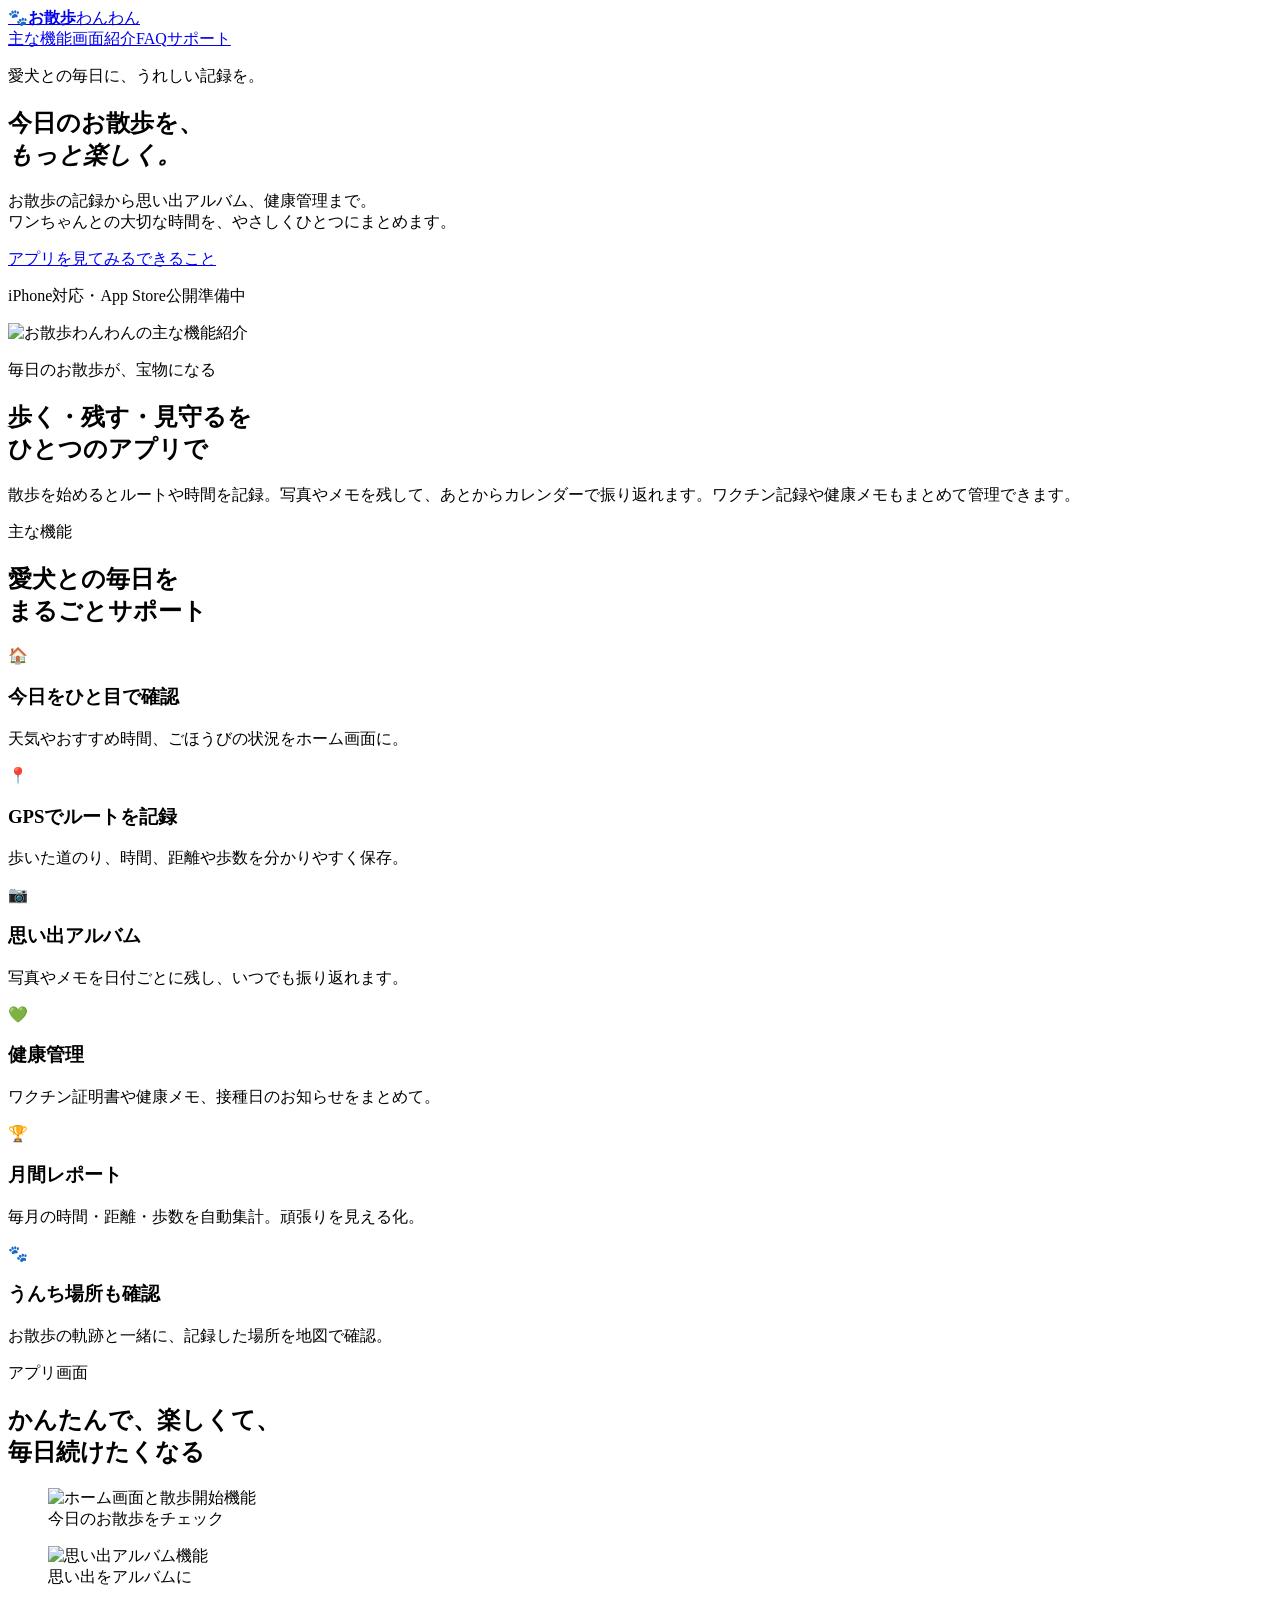
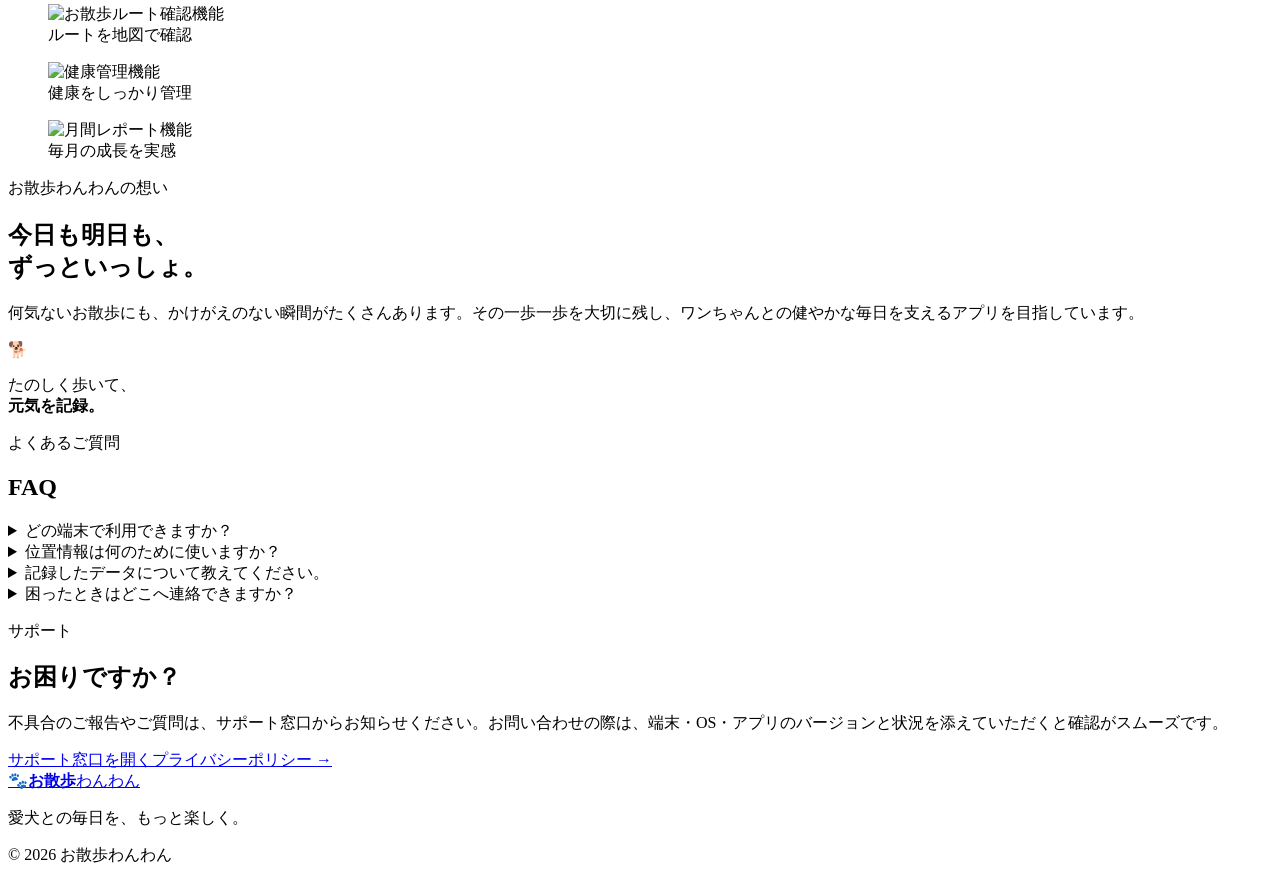
==== index.html @ bb51d73f "公式サイトを追加" ====
<!doctype html>
<html lang="ja">
<head>
  <meta charset="utf-8">
  <meta name="viewport" content="width=device-width, initial-scale=1">
  <meta name="description" content="愛犬とのお散歩記録、思い出アルバム、健康管理をひとつに。iPhoneアプリ『お散歩わんわん』公式サイト。">
  <meta name="theme-color" content="#ff762e">
  <title>お散歩わんわん｜愛犬との毎日を、もっと楽しく。</title>
  <link rel="preconnect" href="https://fonts.googleapis.com">
  <link rel="preconnect" href="https://fonts.gstatic.com" crossorigin>
  <link href="https://fonts.googleapis.com/css2?family=M+PLUS+Rounded+1c:wght@500;700;800&display=swap" rel="stylesheet">
  <link rel="stylesheet" href="style.css">
</head>
<body>
  <header class="site-header">
    <a class="brand" href="#top" aria-label="お散歩わんわん トップへ"><span class="brand-mark">🐾</span><span><b>お散歩</b>わんわん</span></a>
    <nav aria-label="メインナビゲーション">
      <a href="#features">主な機能</a><a href="#screens">画面紹介</a><a href="#faq">FAQ</a><a href="#support">サポート</a>
    </nav>
  </header>

  <main id="top">
    <section class="hero">
      <div class="hero-copy">
        <p class="eyebrow">愛犬との毎日に、うれしい記録を。</p>
        <h1>今日のお散歩を、<br><em>もっと楽しく。</em></h1>
        <p class="lead">お散歩の記録から思い出アルバム、健康管理まで。<br>ワンちゃんとの大切な時間を、やさしくひとつにまとめます。</p>
        <div class="hero-actions"><a class="button primary" href="#screens">アプリを見てみる</a><a class="button secondary" href="#features">できること</a></div>
        <p class="availability">iPhone対応・App Store公開準備中</p>
      </div>
      <div class="hero-visual"><div class="sun"></div><img src="assets/AppStore_06_1242x2688.png" alt="お散歩わんわんの主な機能紹介" width="1242" height="2688"></div>
    </section>

    <section class="intro section">
      <p class="section-kicker">毎日のお散歩が、宝物になる</p>
      <h2>歩く・残す・見守るを<br>ひとつのアプリで</h2>
      <p>散歩を始めるとルートや時間を記録。写真やメモを残して、あとからカレンダーで振り返れます。ワクチン記録や健康メモもまとめて管理できます。</p>
    </section>

    <section class="features section" id="features">
      <div class="section-heading"><p class="section-kicker">主な機能</p><h2>愛犬との毎日を<br>まるごとサポート</h2></div>
      <div class="feature-grid">
        <article><span>🏠</span><h3>今日をひと目で確認</h3><p>天気やおすすめ時間、ごほうびの状況をホーム画面に。</p></article>
        <article><span>📍</span><h3>GPSでルートを記録</h3><p>歩いた道のり、時間、距離や歩数を分かりやすく保存。</p></article>
        <article><span>📷</span><h3>思い出アルバム</h3><p>写真やメモを日付ごとに残し、いつでも振り返れます。</p></article>
        <article><span>💚</span><h3>健康管理</h3><p>ワクチン証明書や健康メモ、接種日のお知らせをまとめて。</p></article>
        <article><span>🏆</span><h3>月間レポート</h3><p>毎月の時間・距離・歩数を自動集計。頑張りを見える化。</p></article>
        <article><span>🐾</span><h3>うんち場所も確認</h3><p>お散歩の軌跡と一緒に、記録した場所を地図で確認。</p></article>
      </div>
    </section>

    <section class="screens section" id="screens">
      <div class="section-heading"><p class="section-kicker">アプリ画面</p><h2>かんたんで、楽しくて、<br>毎日続けたくなる</h2></div>
      <div class="screen-strip" aria-label="App Storeスクリーンショット">
        <figure><img loading="lazy" src="assets/AppStore_01_1242x2688.png" alt="ホーム画面と散歩開始機能" width="1242" height="2688"><figcaption>今日のお散歩をチェック</figcaption></figure>
        <figure><img loading="lazy" src="assets/AppStore_02_1242x2688.png" alt="思い出アルバム機能" width="1242" height="2688"><figcaption>思い出をアルバムに</figcaption></figure>
        <figure><img loading="lazy" src="assets/AppStore_03_1242x2688.png" alt="お散歩ルート確認機能" width="1242" height="2688"><figcaption>ルートを地図で確認</figcaption></figure>
        <figure><img loading="lazy" src="assets/AppStore_04_1242x2688.png" alt="健康管理機能" width="1242" height="2688"><figcaption>健康をしっかり管理</figcaption></figure>
        <figure><img loading="lazy" src="assets/AppStore_05_1242x2688.png" alt="月間レポート機能" width="1242" height="2688"><figcaption>毎月の成長を実感</figcaption></figure>
      </div>
    </section>

    <section class="promise section">
      <div><p class="section-kicker">お散歩わんわんの想い</p><h2>今日も明日も、<br>ずっといっしょ。</h2><p>何気ないお散歩にも、かけがえのない瞬間がたくさんあります。その一歩一歩を大切に残し、ワンちゃんとの健やかな毎日を支えるアプリを目指しています。</p></div>
      <div class="paw-card"><span>🐕</span><p>たのしく歩いて、<br><b>元気を記録。</b></p></div>
    </section>

    <section class="faq section" id="faq">
      <div class="section-heading"><p class="section-kicker">よくあるご質問</p><h2>FAQ</h2></div>
      <details><summary>どの端末で利用できますか？</summary><p>iPhone向けアプリとして公開を予定しています。対応するOSバージョンは、App Store公開時の製品ページでご案内します。</p></details>
      <details><summary>位置情報は何のために使いますか？</summary><p>お散歩中のルート・距離などを記録するために使用します。位置情報の利用は端末の設定からいつでも変更できます。</p></details>
      <details><summary>記録したデータについて教えてください。</summary><p>データの取り扱いについては、公開前に最新内容へ更新するプライバシーポリシーをご確認ください。</p></details>
      <details><summary>困ったときはどこへ連絡できますか？</summary><p>下記のサポート窓口からお問い合わせください。内容を確認のうえ対応します。</p></details>
    </section>

    <section class="support section" id="support">
      <div><p class="section-kicker">サポート</p><h2>お困りですか？</h2><p>不具合のご報告やご質問は、サポート窓口からお知らせください。お問い合わせの際は、端末・OS・アプリのバージョンと状況を添えていただくと確認がスムーズです。</p></div>
      <div class="support-actions"><a class="button primary" href="https://github.com/KeiAoyama/osanpowanwan/issues/new" rel="noopener">サポート窓口を開く</a><a class="text-link" href="privacy.html">プライバシーポリシー →</a></div>
    </section>
  </main>

  <footer><a class="brand" href="#top"><span class="brand-mark">🐾</span><span><b>お散歩</b>わんわん</span></a><p>愛犬との毎日を、もっと楽しく。</p><p class="copyright">© 2026 お散歩わんわん</p></footer>
</body>
</html>
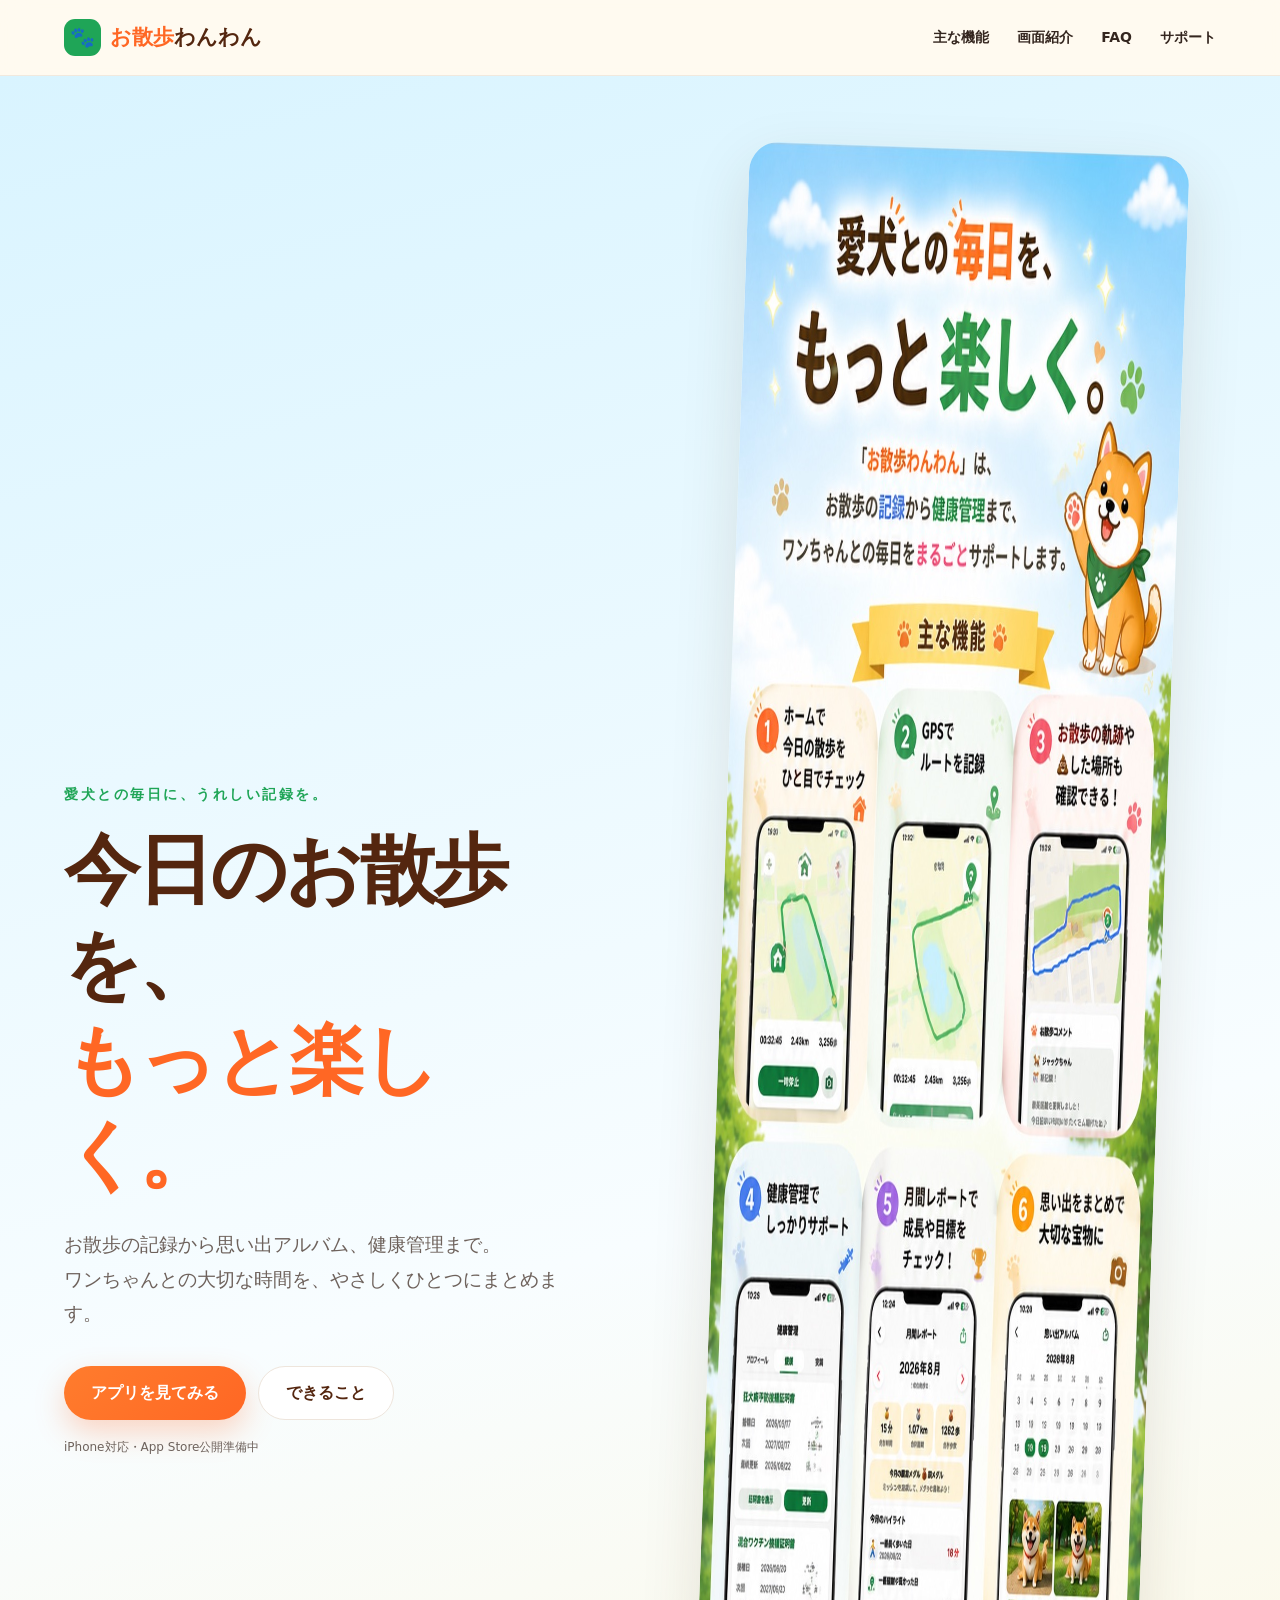
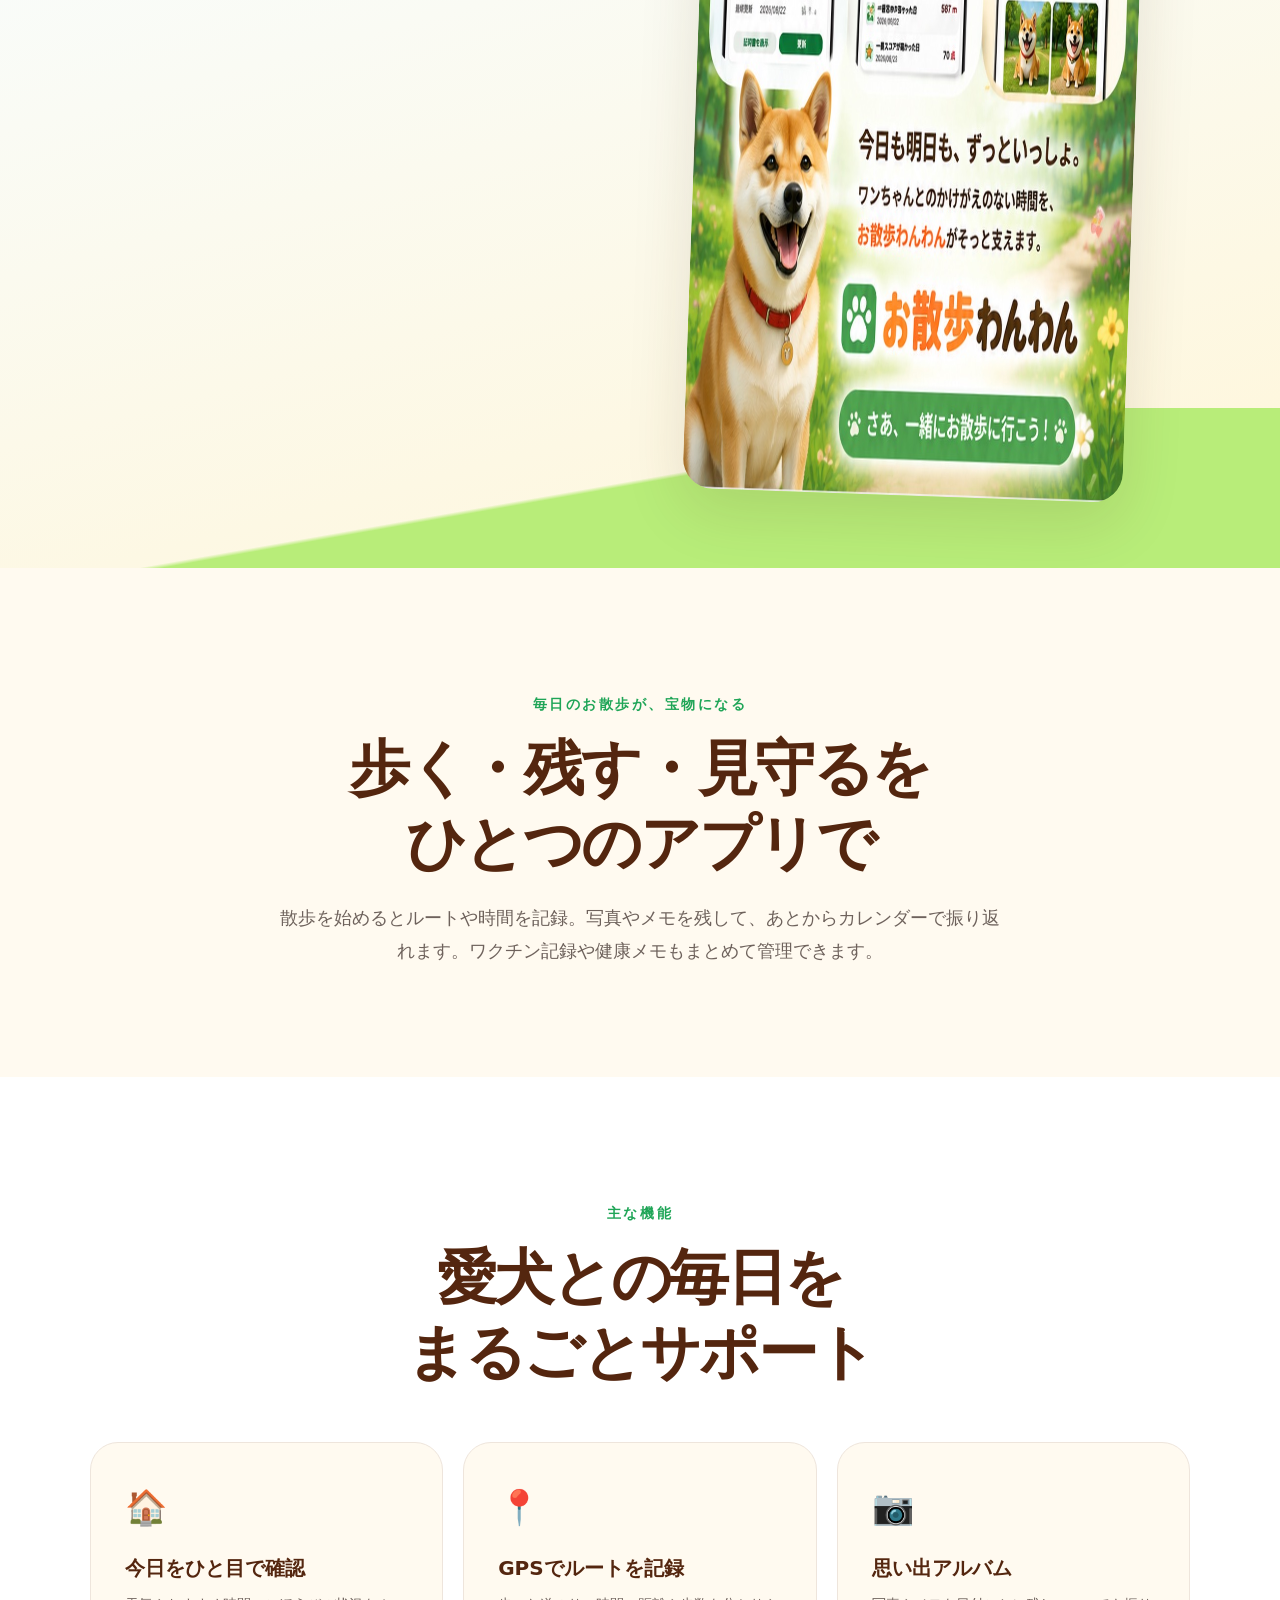
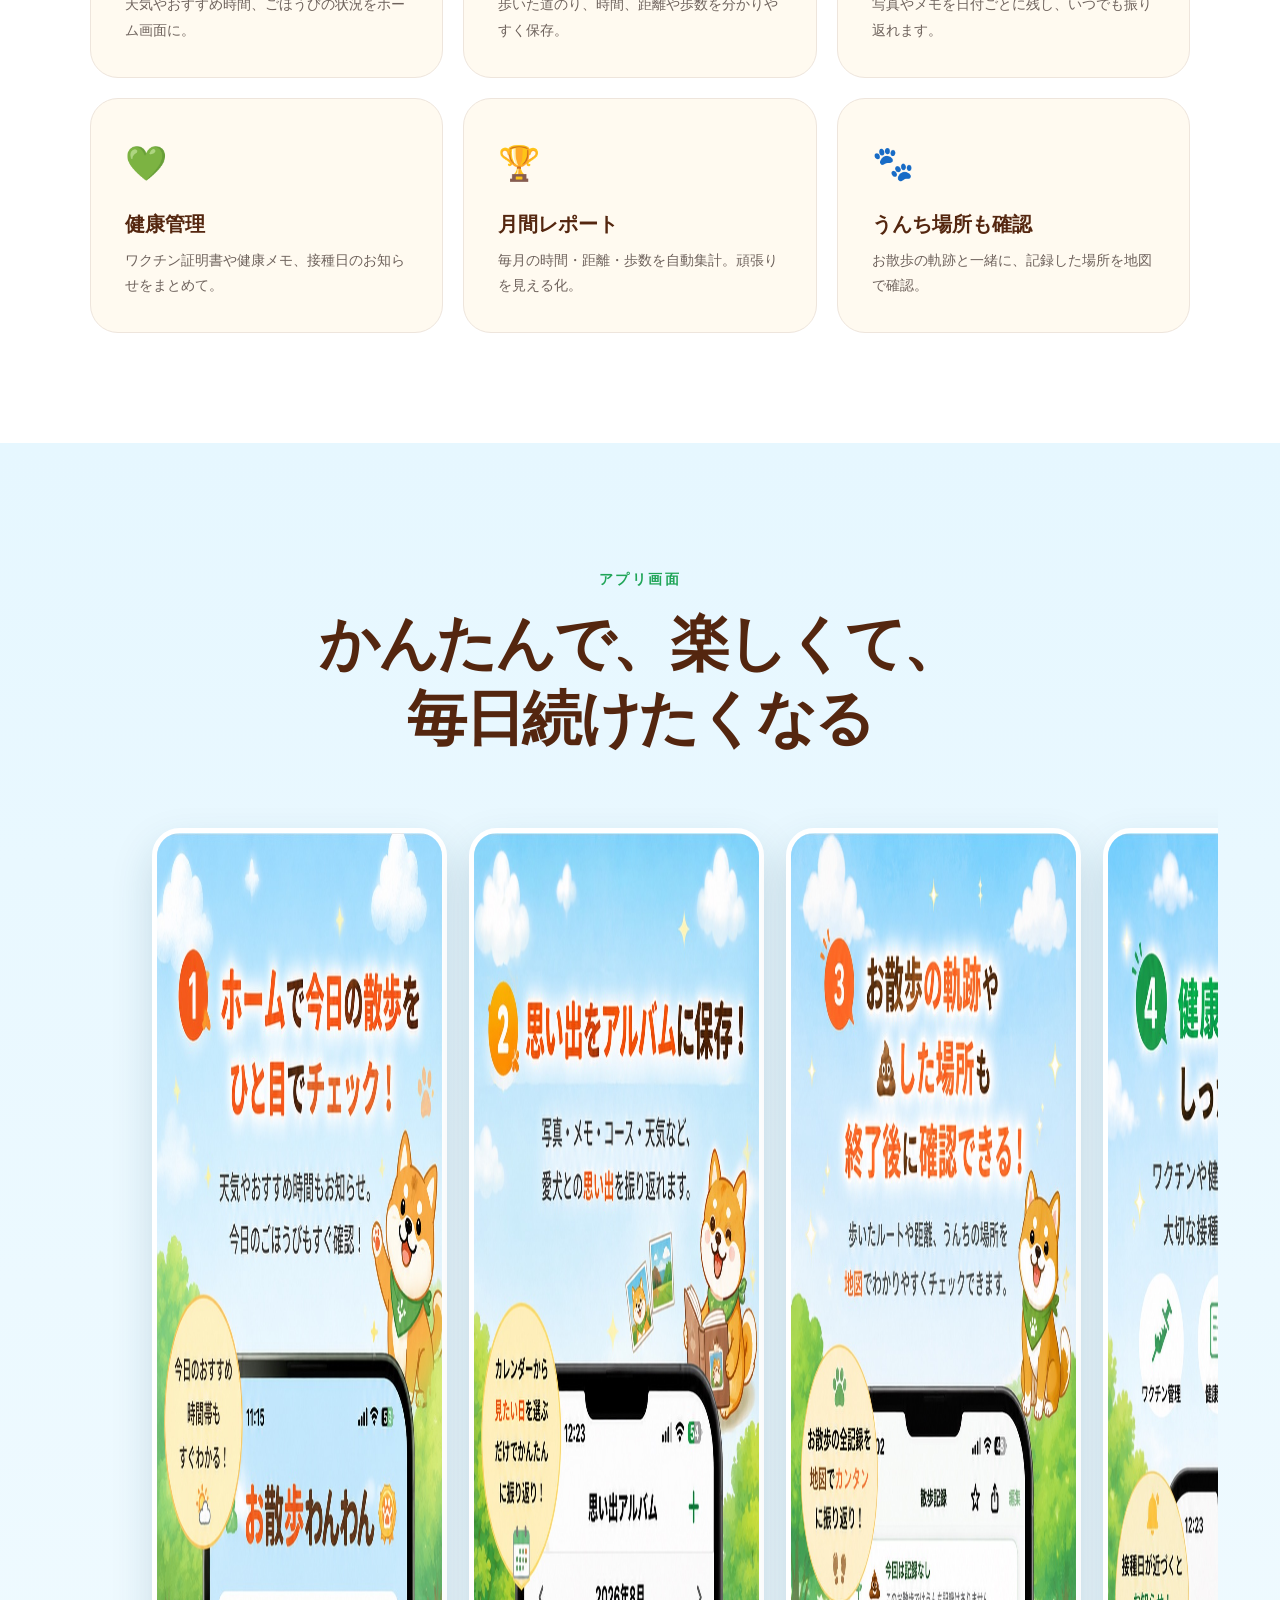
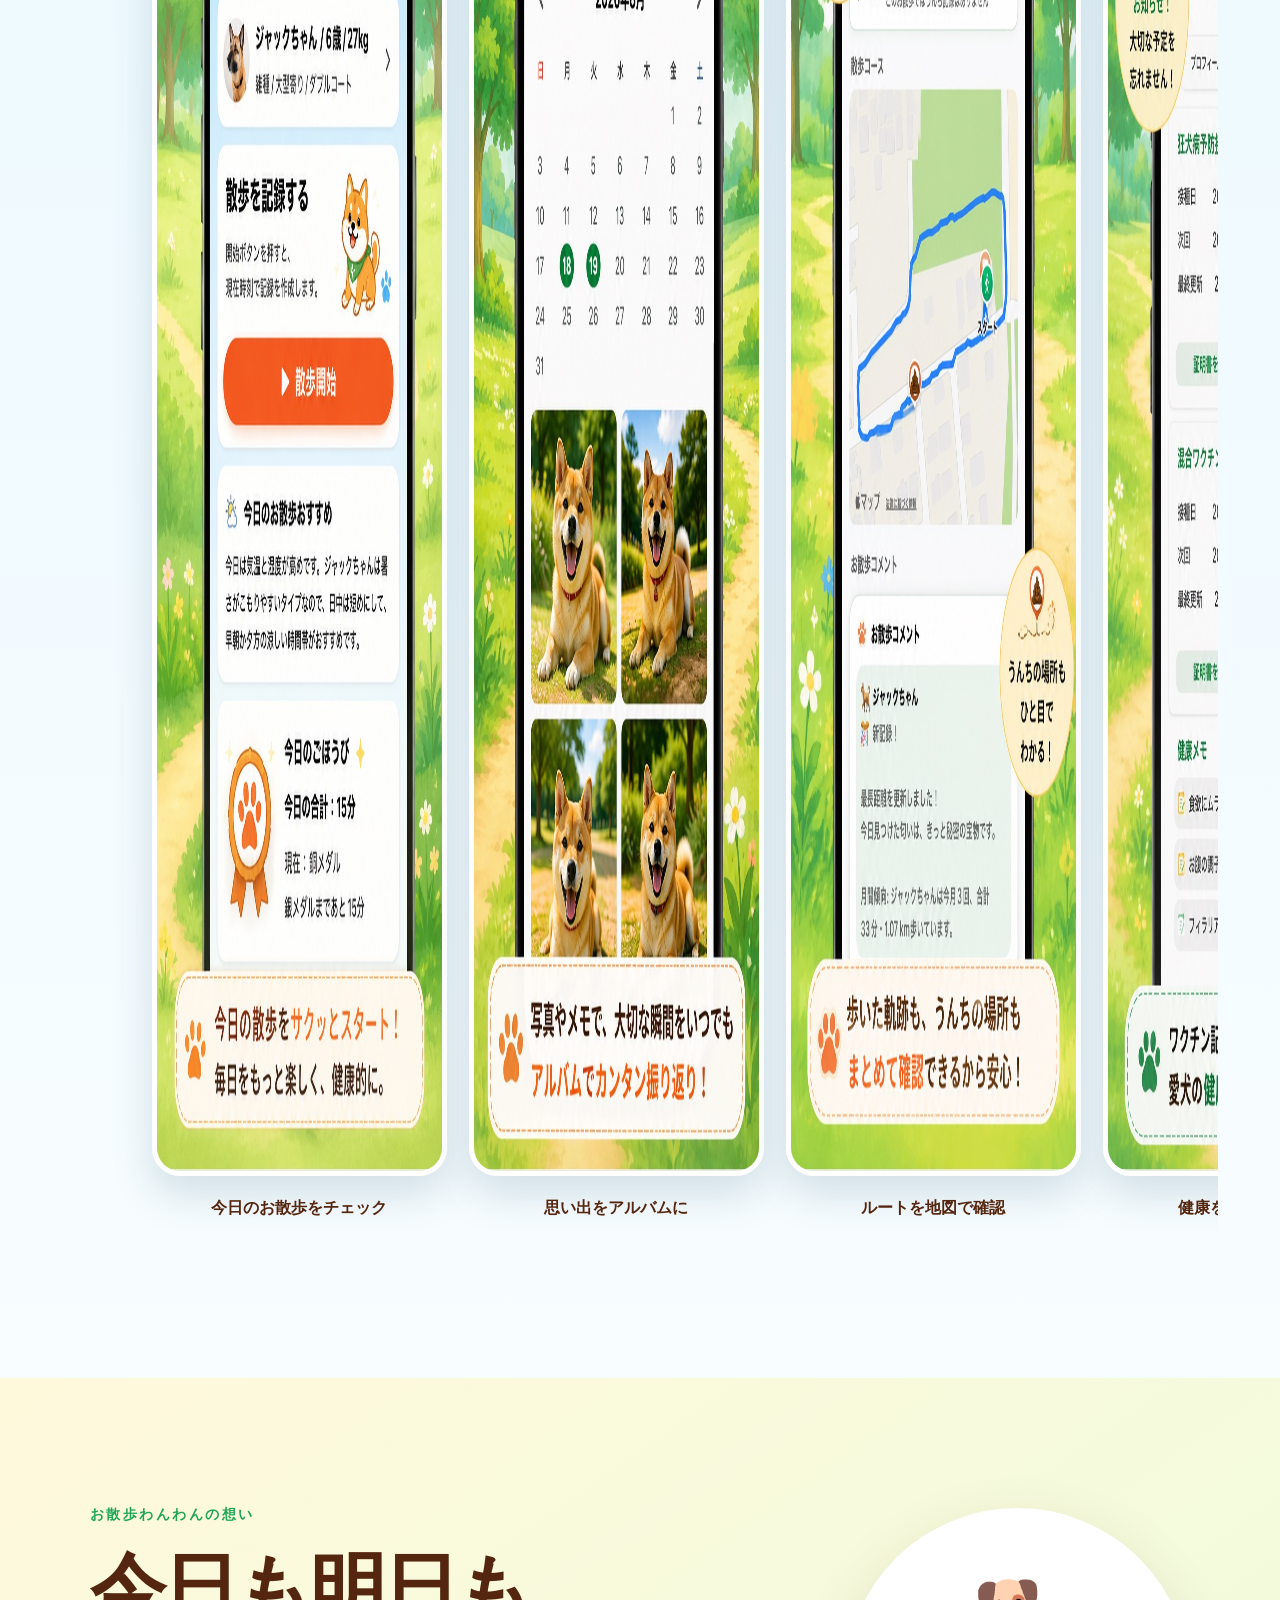
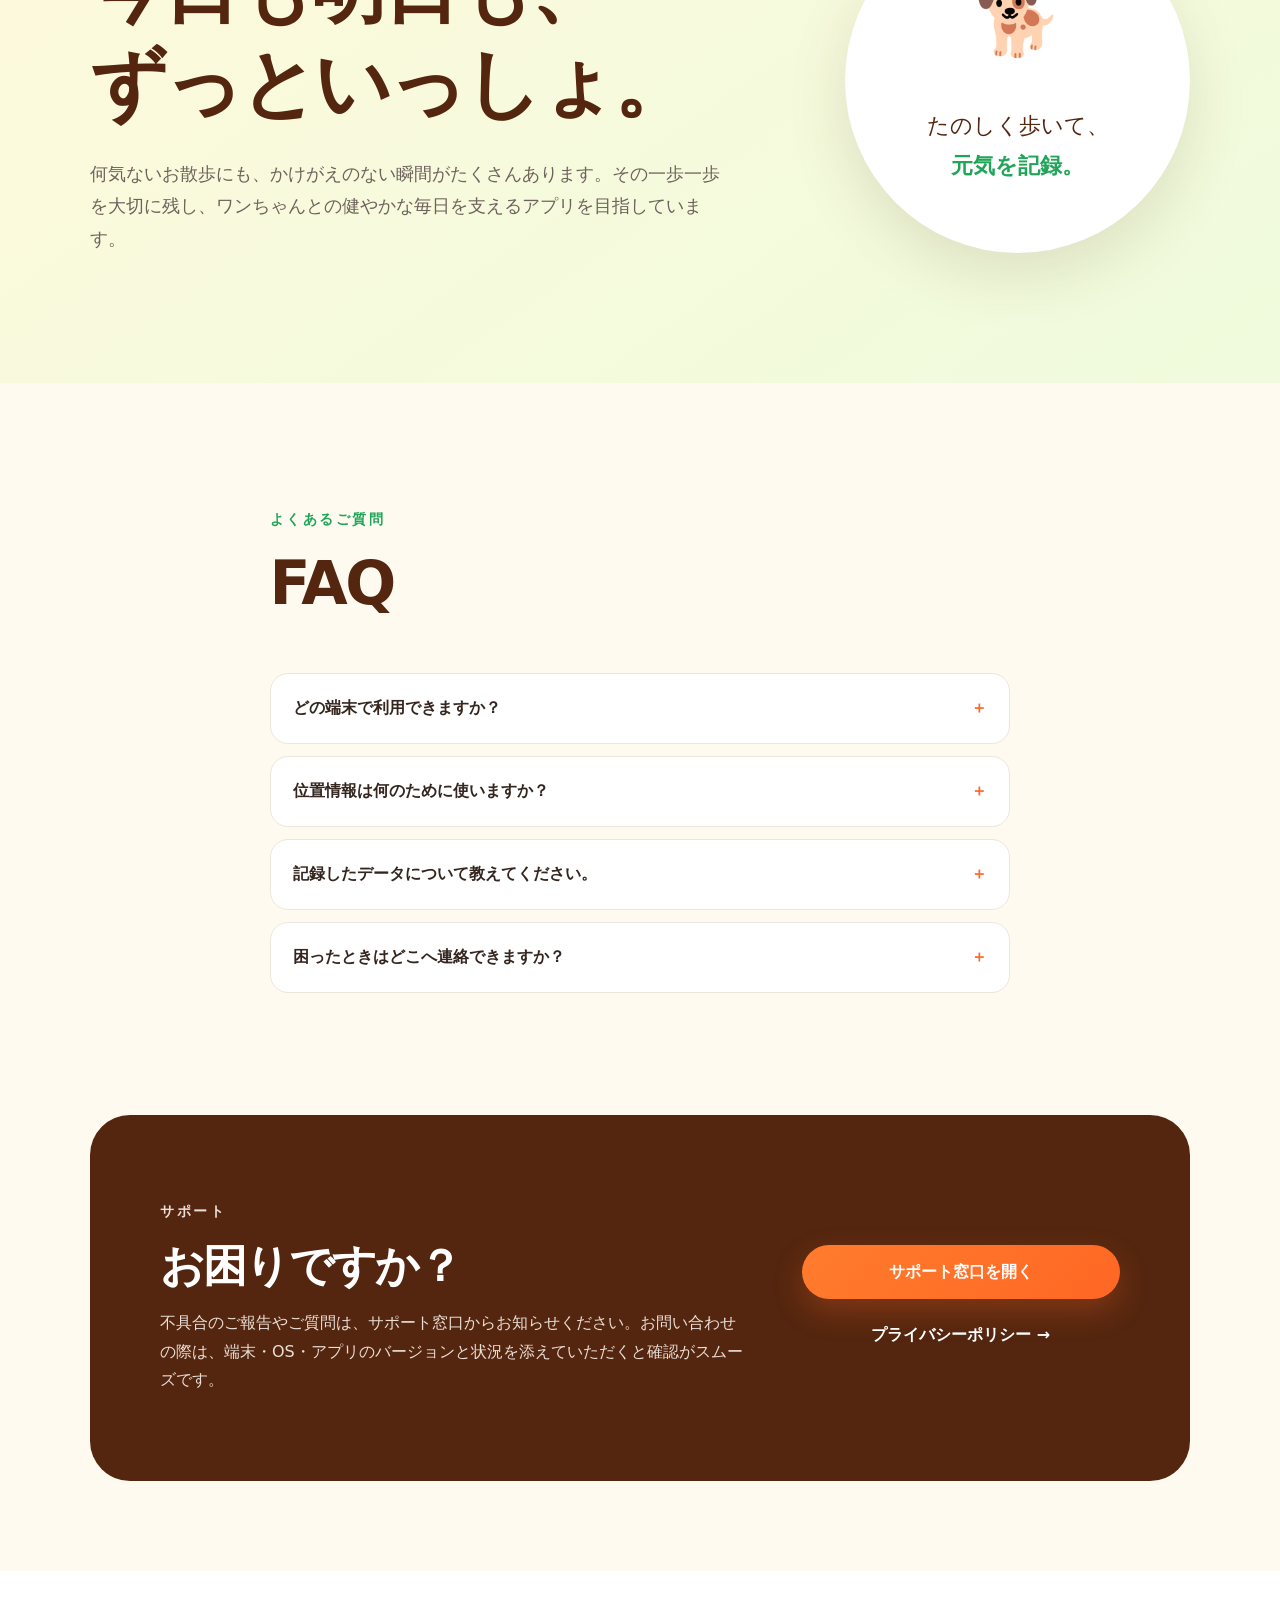
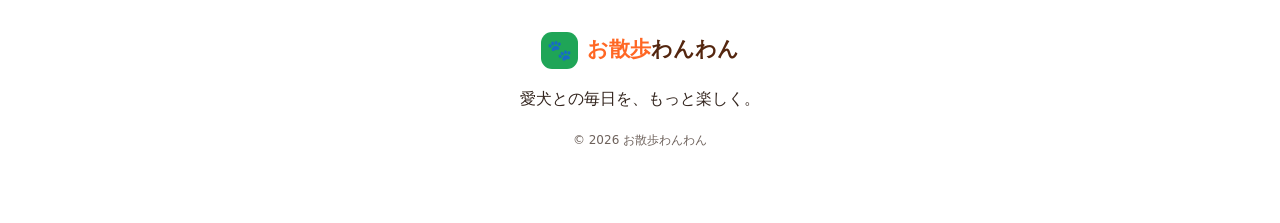
==== commit b9783a8d: "途切れていた掲載画像を修正" ====
--- a/index.html
+++ b/index.html
@@ -28,7 +28,7 @@
         <div class="hero-actions"><a class="button primary" href="#screens">アプリを見てみる</a><a class="button secondary" href="#features">できること</a></div>
         <p class="availability">iPhone対応・App Store公開準備中</p>
       </div>
-      <div class="hero-visual"><div class="sun"></div><img src="assets/AppStore_06_1242x2688.png" alt="お散歩わんわんの主な機能紹介" width="1242" height="2688"></div>
+      <div class="hero-visual"><div class="sun"></div><img src="assets/AppStore_06_1242x2688.jpg" alt="お散歩わんわんの主な機能紹介" width="900" height="1948"></div>
     </section>
 
     <section class="intro section">
@@ -52,11 +52,11 @@
     <section class="screens section" id="screens">
       <div class="section-heading"><p class="section-kicker">アプリ画面</p><h2>かんたんで、楽しくて、<br>毎日続けたくなる</h2></div>
       <div class="screen-strip" aria-label="App Storeスクリーンショット">
-        <figure><img loading="lazy" src="assets/AppStore_01_1242x2688.png" alt="ホーム画面と散歩開始機能" width="1242" height="2688"><figcaption>今日のお散歩をチェック</figcaption></figure>
-        <figure><img loading="lazy" src="assets/AppStore_02_1242x2688.png" alt="思い出アルバム機能" width="1242" height="2688"><figcaption>思い出をアルバムに</figcaption></figure>
-        <figure><img loading="lazy" src="assets/AppStore_03_1242x2688.png" alt="お散歩ルート確認機能" width="1242" height="2688"><figcaption>ルートを地図で確認</figcaption></figure>
-        <figure><img loading="lazy" src="assets/AppStore_04_1242x2688.png" alt="健康管理機能" width="1242" height="2688"><figcaption>健康をしっかり管理</figcaption></figure>
-        <figure><img loading="lazy" src="assets/AppStore_05_1242x2688.png" alt="月間レポート機能" width="1242" height="2688"><figcaption>毎月の成長を実感</figcaption></figure>
+        <figure><img loading="lazy" src="assets/AppStore_01_1242x2688.jpg" alt="ホーム画面と散歩開始機能" width="900" height="1948"><figcaption>今日のお散歩をチェック</figcaption></figure>
+        <figure><img loading="lazy" src="assets/AppStore_02_1242x2688.jpg" alt="思い出アルバム機能" width="900" height="1948"><figcaption>思い出をアルバムに</figcaption></figure>
+        <figure><img loading="lazy" src="assets/AppStore_03_1242x2688.jpg" alt="お散歩ルート確認機能" width="900" height="1948"><figcaption>ルートを地図で確認</figcaption></figure>
+        <figure><img loading="lazy" src="assets/AppStore_04_1242x2688.jpg" alt="健康管理機能" width="900" height="1948"><figcaption>健康をしっかり管理</figcaption></figure>
+        <figure><img loading="lazy" src="assets/AppStore_05_1242x2688.jpg" alt="月間レポート機能" width="900" height="1948"><figcaption>毎月の成長を実感</figcaption></figure>
       </div>
     </section>
 
--- a/style.css
+++ b/style.css
@@ -0,0 +1,4 @@
+:root{--orange:#ff6724;--deep:#54260f;--green:#1fa557;--sky:#e9f8ff;--cream:#fffaf0;--ink:#34261f;--muted:#6e625c;--line:#eee5dc;--shadow:0 22px 60px rgba(76,52,27,.13)}
+*{box-sizing:border-box}html{scroll-behavior:smooth}body{margin:0;color:var(--ink);font-family:"M PLUS Rounded 1c",system-ui,sans-serif;background:var(--cream);line-height:1.8}a{color:inherit;text-decoration:none}img{max-width:100%;display:block}.site-header{height:76px;display:flex;align-items:center;justify-content:space-between;padding:0 max(5vw,24px);position:sticky;top:0;z-index:20;background:rgba(255,250,240,.88);backdrop-filter:blur(16px);border-bottom:1px solid rgba(84,38,15,.08)}.brand{display:flex;align-items:center;gap:9px;font-size:21px;font-weight:800;color:var(--deep);white-space:nowrap}.brand b{color:var(--orange)}.brand-mark{width:37px;height:37px;display:grid;place-items:center;background:var(--green);border-radius:11px;font-size:20px}.site-header nav{display:flex;gap:28px;font-size:14px;font-weight:700}.site-header nav a:hover{color:var(--orange)}.hero{min-height:760px;padding:72px max(5vw,24px);display:grid;grid-template-columns:1fr minmax(330px,560px);align-items:center;gap:6vw;overflow:hidden;background:radial-gradient(circle at 74% 17%,#fff 0 5%,transparent 6%),linear-gradient(165deg,#d9f4ff 0%,#f8fdff 55%,#fff6d9 100%);position:relative}.hero:after{content:"";position:absolute;inset:auto -10% 0;width:120%;height:160px;background:linear-gradient(170deg,transparent 48%,#b8ed79 49%)}.hero-copy{position:relative;z-index:2;max-width:680px}.eyebrow,.section-kicker{font-size:14px;letter-spacing:.18em;font-weight:800;color:var(--green);text-transform:uppercase}.hero h1,.section h2{font-size:clamp(42px,6vw,76px);line-height:1.25;margin:.12em 0 .35em;color:var(--deep);letter-spacing:-.04em}.hero h1 em{color:var(--orange);font-style:normal}.lead{font-size:clamp(16px,1.5vw,20px);color:var(--muted)}.hero-actions{display:flex;gap:12px;margin-top:34px;flex-wrap:wrap}.button{display:inline-flex;justify-content:center;align-items:center;min-height:54px;padding:0 27px;border-radius:999px;font-weight:800;transition:.2s}.button:hover{transform:translateY(-2px)}.primary{background:linear-gradient(135deg,#ff7c2d,var(--orange));color:white;box-shadow:0 12px 30px rgba(255,103,36,.27)}.secondary{background:white;color:var(--deep);border:1px solid var(--line)}.availability{font-size:12px;color:var(--muted);margin:17px 0}.hero-visual{position:relative;z-index:2;justify-self:center;width:min(440px,40vw);transform:rotate(2deg)}.hero-visual img{border-radius:30px;box-shadow:var(--shadow)}.section{padding:110px max(7vw,28px)}.intro{text-align:center;max-width:900px;margin:auto}.intro h2,.section-heading h2{font-size:clamp(35px,5vw,60px)}.intro>p:last-child{font-size:18px;color:var(--muted);max-width:720px;margin:auto}.features{background:#fff}.section-heading{text-align:center;margin-bottom:52px}.section-heading h2{margin-bottom:0}.feature-grid{max-width:1140px;margin:auto;display:grid;grid-template-columns:repeat(3,1fr);gap:20px}.feature-grid article{padding:34px;border-radius:28px;background:var(--cream);border:1px solid var(--line);transition:.25s}.feature-grid article:hover{transform:translateY(-5px);box-shadow:var(--shadow)}.feature-grid span{font-size:34px}.feature-grid h3{font-size:20px;color:var(--deep);margin:12px 0 6px}.feature-grid p{font-size:14px;color:var(--muted);margin:0}.screens{background:linear-gradient(#e6f7ff,#f8fdff)}.screen-strip{display:flex;gap:22px;overflow-x:auto;padding:20px max(calc((100vw - 1100px)/2),5vw) 45px;margin-inline:max(-7vw,-28px);scroll-snap-type:x mandatory}.screen-strip figure{min-width:min(295px,74vw);margin:0;scroll-snap-align:center}.screen-strip img{border-radius:28px;box-shadow:0 18px 40px rgba(25,78,99,.17);border:5px solid #fff}.screen-strip figcaption{text-align:center;font-weight:800;margin-top:18px;color:var(--deep)}.promise{display:grid;grid-template-columns:1.3fr .7fr;align-items:center;gap:9vw;background:linear-gradient(145deg,#fff9dc,#effbdc)}.promise p:not(.section-kicker){color:var(--muted);font-size:18px}.paw-card{aspect-ratio:1;display:flex;flex-direction:column;justify-content:center;align-items:center;text-align:center;background:white;border-radius:50%;box-shadow:var(--shadow);border:8px solid rgba(255,255,255,.7)}.paw-card span{font-size:72px}.paw-card p{font-size:22px!important;color:var(--deep)!important}.paw-card b{color:var(--green)}.faq{max-width:920px;margin:auto}.faq .section-heading{text-align:left}.faq details{background:white;border:1px solid var(--line);border-radius:18px;margin:12px 0;padding:0 22px}.faq summary{cursor:pointer;font-weight:800;padding:20px 35px 20px 0;position:relative;list-style:none}.faq summary:after{content:"＋";position:absolute;right:0;color:var(--orange)}.faq details[open] summary:after{content:"−"}.faq details p{color:var(--muted);margin-top:0}.support{max-width:1100px;margin:0 auto 90px;border-radius:40px;background:var(--deep);color:white;display:grid;grid-template-columns:1.3fr .7fr;gap:50px;padding:70px}.support h2{color:white;font-size:44px}.support p{color:#eaded6}.support-actions{display:flex;flex-direction:column;justify-content:center;align-items:stretch;gap:22px;text-align:center}.text-link{font-weight:800;color:#fff}footer{text-align:center;padding:60px 24px;background:#fff}footer .brand{justify-content:center}.copyright{font-size:12px;color:var(--muted)}
+@media(max-width:780px){.site-header nav{display:none}.hero{grid-template-columns:1fr;padding-top:50px}.hero-copy{text-align:center}.hero-actions{justify-content:center}.hero-visual{width:min(82vw,390px)}.section{padding:78px 24px}.feature-grid{grid-template-columns:1fr 1fr}.promise,.support{grid-template-columns:1fr}.paw-card{max-width:320px;margin:auto}.support{margin:0 16px 60px;padding:46px 27px}.support h2{font-size:38px}.screen-strip{margin-inline:-24px}}@media(max-width:480px){.feature-grid{grid-template-columns:1fr}.hero h1{font-size:42px}.lead br{display:none}}
+@media(prefers-reduced-motion:reduce){html{scroll-behavior:auto}.button,.feature-grid article{transition:none}}
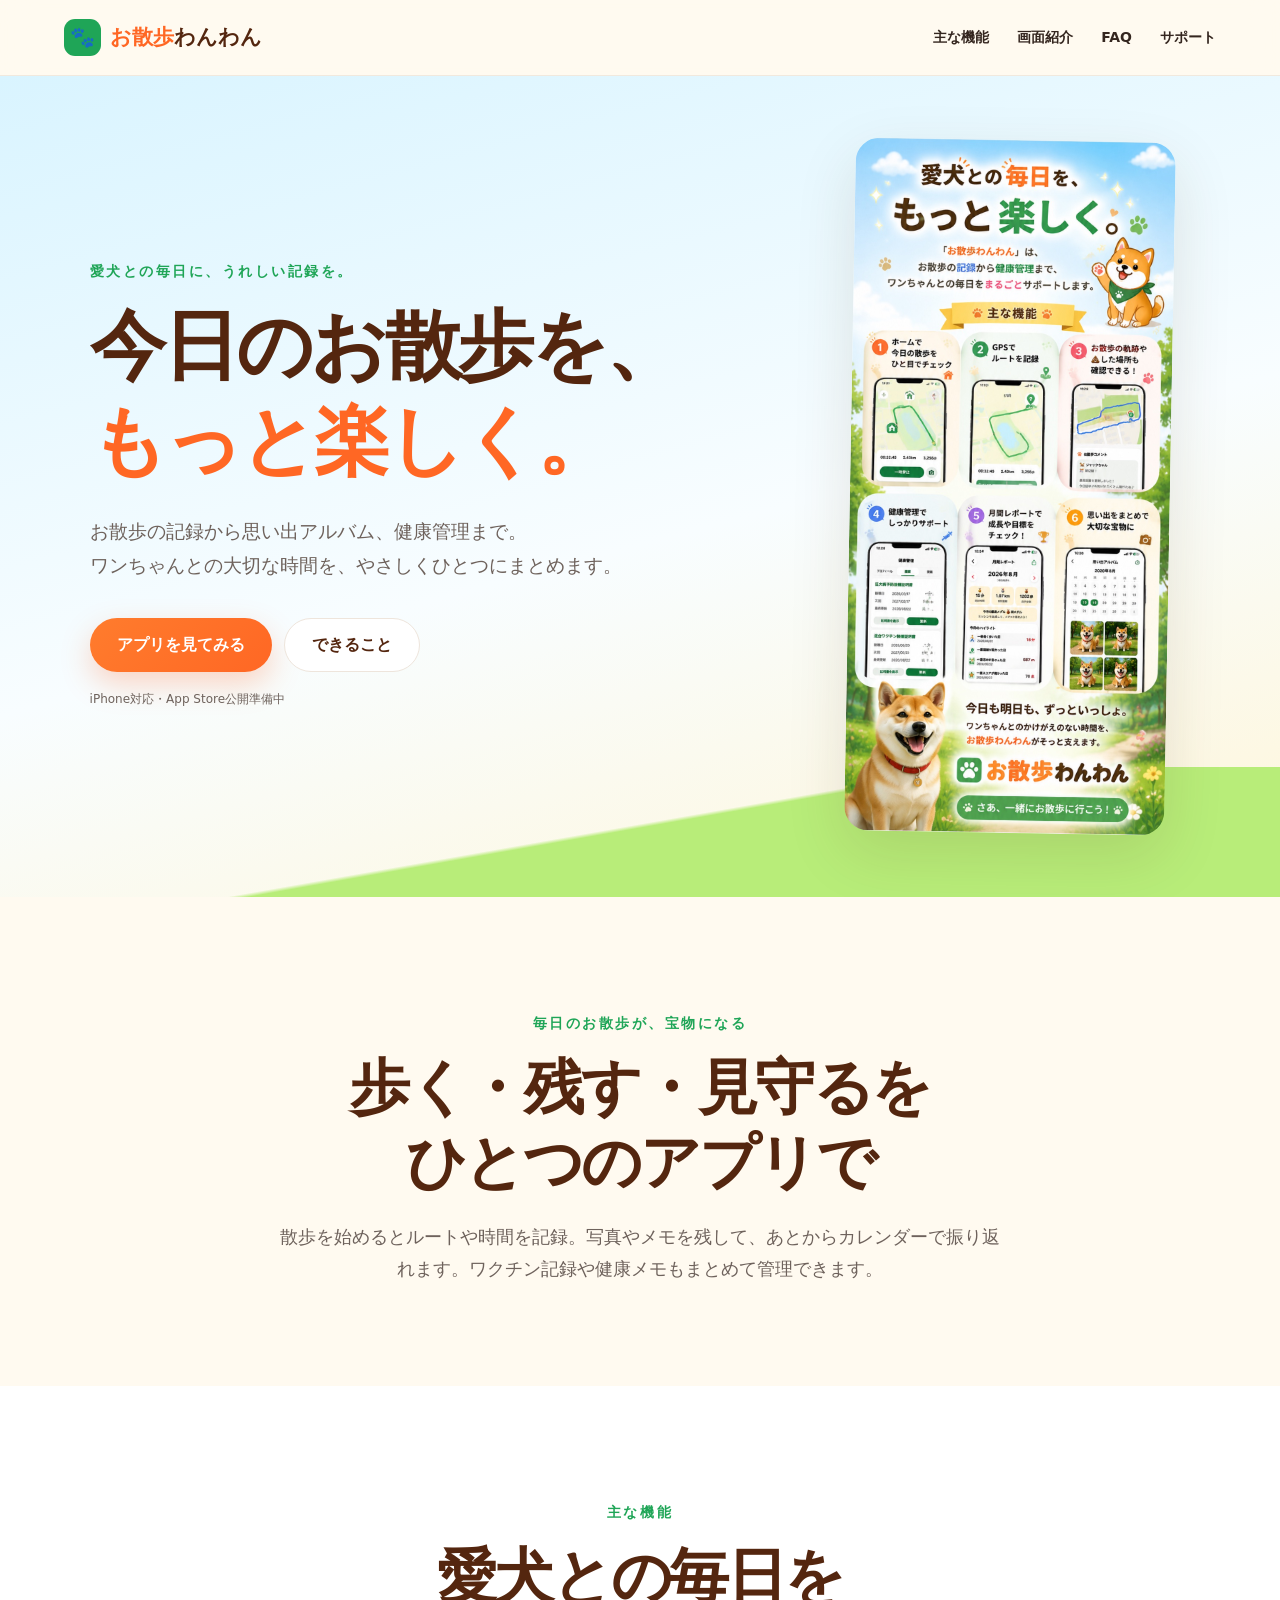
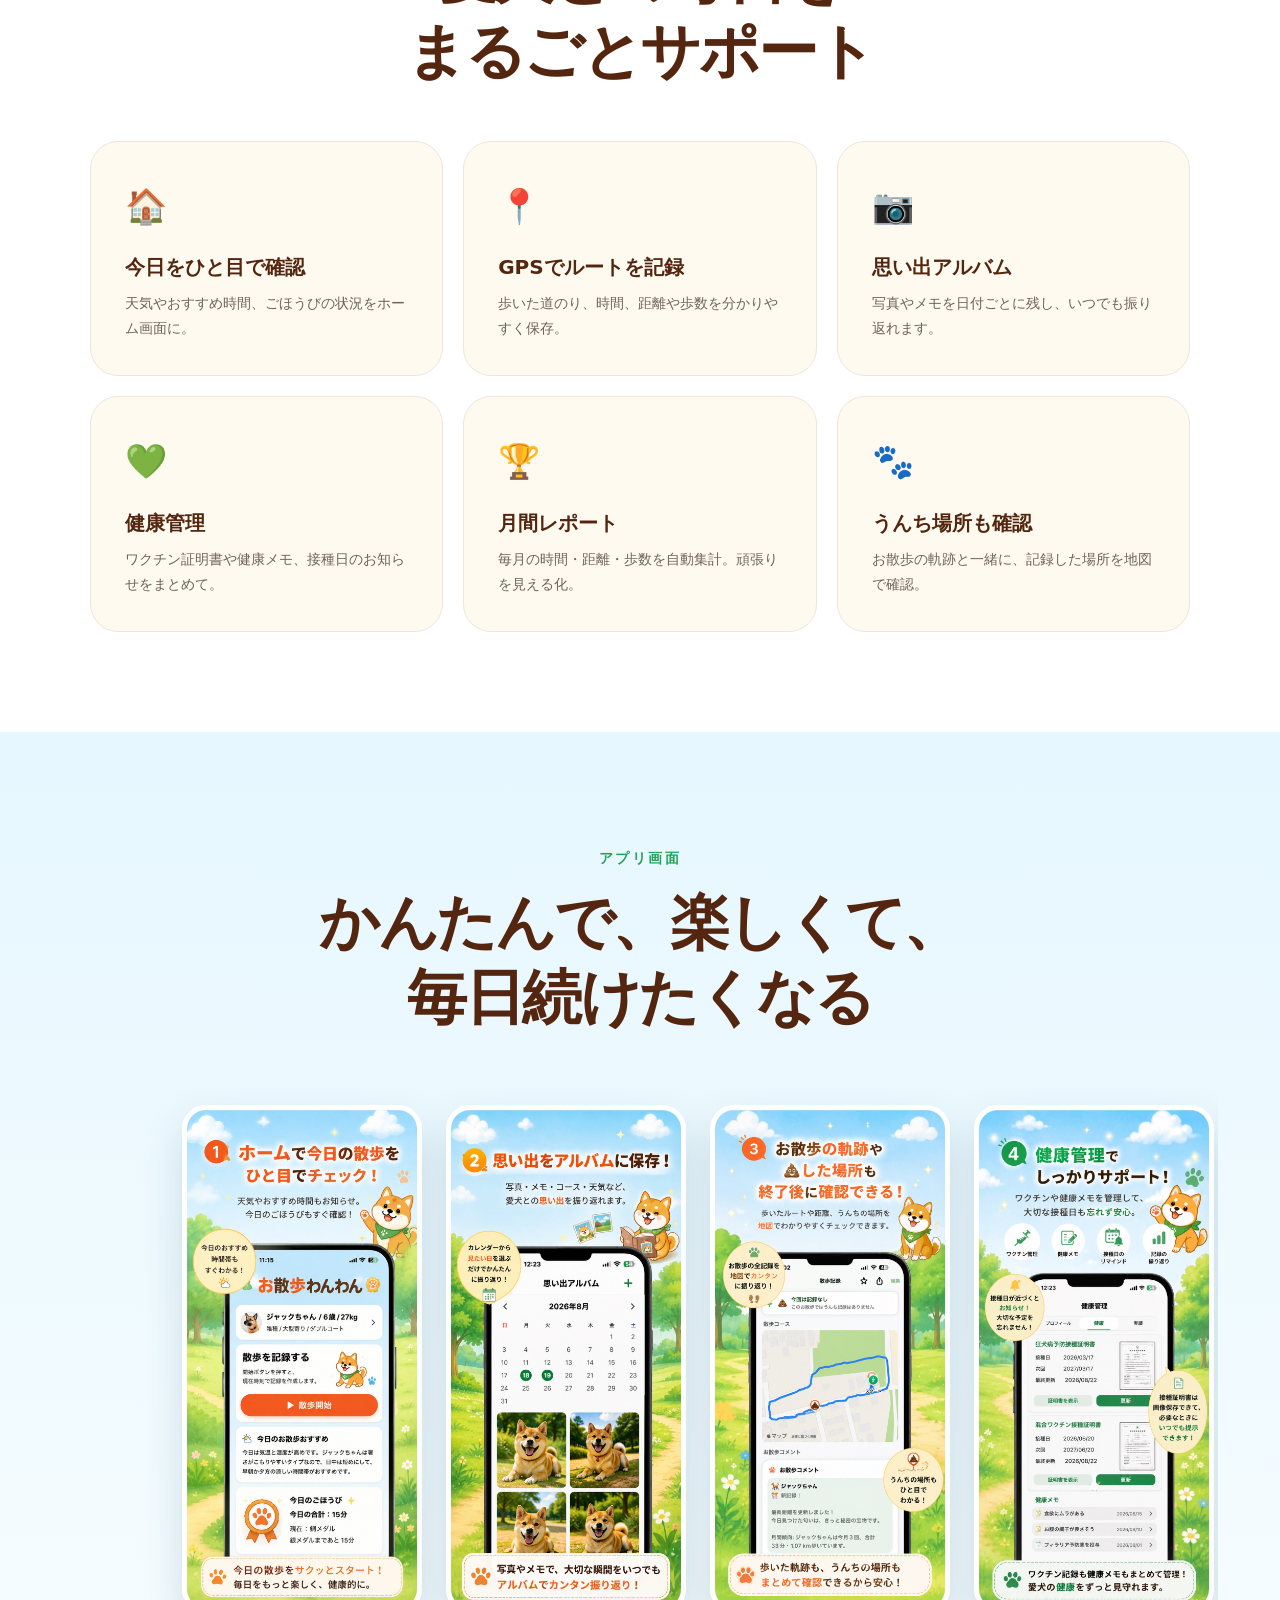
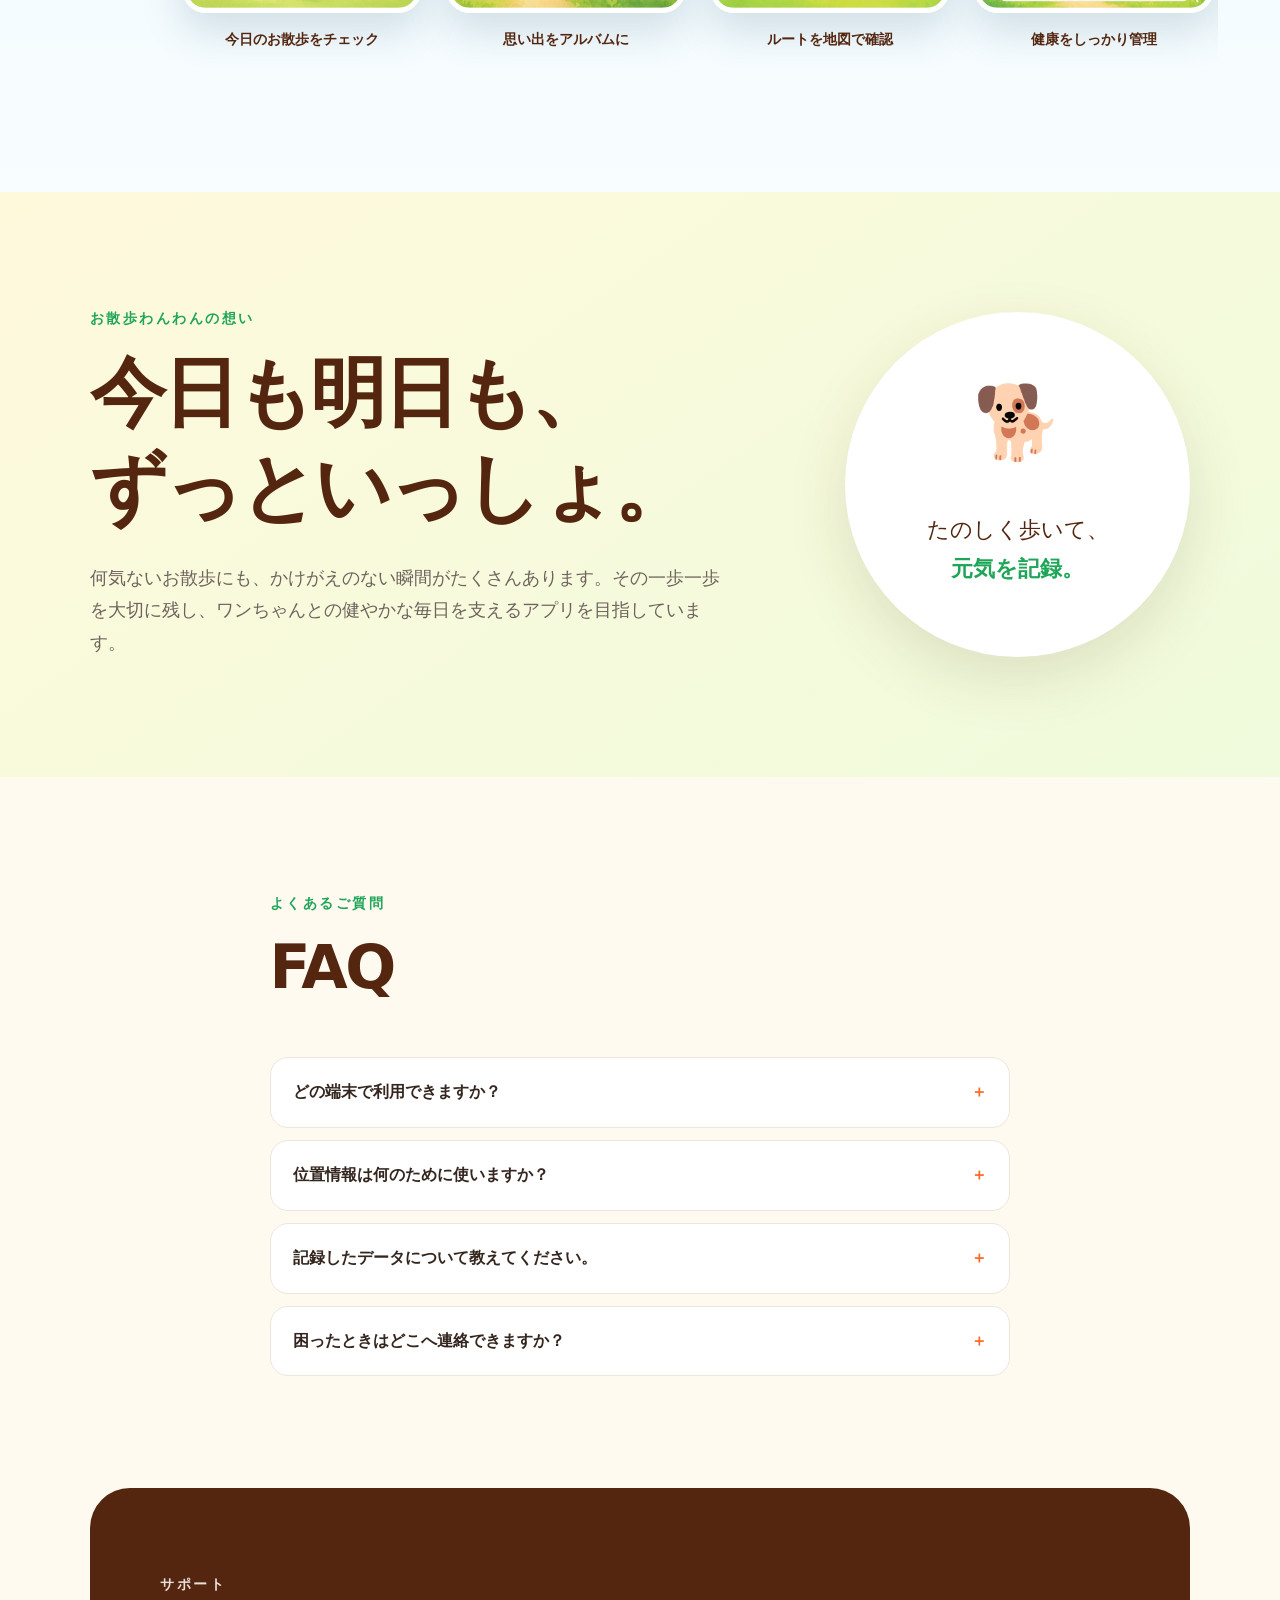
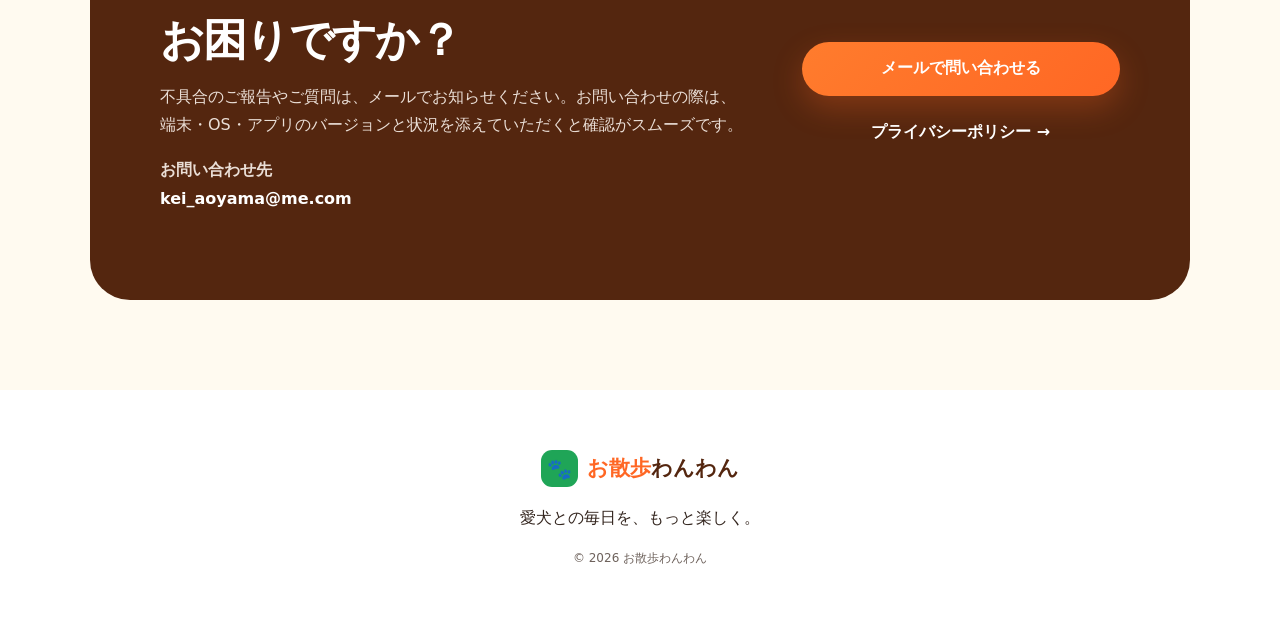
==== commit 4ad52460: "サポート連絡先メールを追加" ====
--- a/index.html
+++ b/index.html
@@ -74,8 +74,8 @@
     </section>
 
     <section class="support section" id="support">
-      <div><p class="section-kicker">サポート</p><h2>お困りですか？</h2><p>不具合のご報告やご質問は、サポート窓口からお知らせください。お問い合わせの際は、端末・OS・アプリのバージョンと状況を添えていただくと確認がスムーズです。</p></div>
-      <div class="support-actions"><a class="button primary" href="https://github.com/KeiAoyama/osanpowanwan/issues/new" rel="noopener">サポート窓口を開く</a><a class="text-link" href="privacy.html">プライバシーポリシー →</a></div>
+      <div><p class="section-kicker">サポート</p><h2>お困りですか？</h2><p>不具合のご報告やご質問は、メールでお知らせください。お問い合わせの際は、端末・OS・アプリのバージョンと状況を添えていただくと確認がスムーズです。</p><p><b>お問い合わせ先</b><br><a class="text-link" href="mailto:kei_aoyama@me.com">kei_aoyama@me.com</a></p></div>
+      <div class="support-actions"><a class="button primary" href="mailto:kei_aoyama@me.com?subject=%E3%81%8A%E6%95%A3%E6%AD%A9%E3%82%8F%E3%82%93%E3%82%8F%E3%82%93%20%E3%82%B5%E3%83%9D%E3%83%BC%E3%83%88%E3%81%B8%E3%81%AE%E3%81%8A%E5%95%8F%E3%81%84%E5%90%88%E3%82%8F%E3%81%9B">メールで問い合わせる</a><a class="text-link" href="privacy.html">プライバシーポリシー →</a></div>
     </section>
   </main>
 
--- a/style.css
+++ b/style.css
@@ -1,4 +1,4 @@
 :root{--orange:#ff6724;--deep:#54260f;--green:#1fa557;--sky:#e9f8ff;--cream:#fffaf0;--ink:#34261f;--muted:#6e625c;--line:#eee5dc;--shadow:0 22px 60px rgba(76,52,27,.13)}
-*{box-sizing:border-box}html{scroll-behavior:smooth}body{margin:0;color:var(--ink);font-family:"M PLUS Rounded 1c",system-ui,sans-serif;background:var(--cream);line-height:1.8}a{color:inherit;text-decoration:none}img{max-width:100%;display:block}.site-header{height:76px;display:flex;align-items:center;justify-content:space-between;padding:0 max(5vw,24px);position:sticky;top:0;z-index:20;background:rgba(255,250,240,.88);backdrop-filter:blur(16px);border-bottom:1px solid rgba(84,38,15,.08)}.brand{display:flex;align-items:center;gap:9px;font-size:21px;font-weight:800;color:var(--deep);white-space:nowrap}.brand b{color:var(--orange)}.brand-mark{width:37px;height:37px;display:grid;place-items:center;background:var(--green);border-radius:11px;font-size:20px}.site-header nav{display:flex;gap:28px;font-size:14px;font-weight:700}.site-header nav a:hover{color:var(--orange)}.hero{min-height:760px;padding:72px max(5vw,24px);display:grid;grid-template-columns:1fr minmax(330px,560px);align-items:center;gap:6vw;overflow:hidden;background:radial-gradient(circle at 74% 17%,#fff 0 5%,transparent 6%),linear-gradient(165deg,#d9f4ff 0%,#f8fdff 55%,#fff6d9 100%);position:relative}.hero:after{content:"";position:absolute;inset:auto -10% 0;width:120%;height:160px;background:linear-gradient(170deg,transparent 48%,#b8ed79 49%)}.hero-copy{position:relative;z-index:2;max-width:680px}.eyebrow,.section-kicker{font-size:14px;letter-spacing:.18em;font-weight:800;color:var(--green);text-transform:uppercase}.hero h1,.section h2{font-size:clamp(42px,6vw,76px);line-height:1.25;margin:.12em 0 .35em;color:var(--deep);letter-spacing:-.04em}.hero h1 em{color:var(--orange);font-style:normal}.lead{font-size:clamp(16px,1.5vw,20px);color:var(--muted)}.hero-actions{display:flex;gap:12px;margin-top:34px;flex-wrap:wrap}.button{display:inline-flex;justify-content:center;align-items:center;min-height:54px;padding:0 27px;border-radius:999px;font-weight:800;transition:.2s}.button:hover{transform:translateY(-2px)}.primary{background:linear-gradient(135deg,#ff7c2d,var(--orange));color:white;box-shadow:0 12px 30px rgba(255,103,36,.27)}.secondary{background:white;color:var(--deep);border:1px solid var(--line)}.availability{font-size:12px;color:var(--muted);margin:17px 0}.hero-visual{position:relative;z-index:2;justify-self:center;width:min(440px,40vw);transform:rotate(2deg)}.hero-visual img{border-radius:30px;box-shadow:var(--shadow)}.section{padding:110px max(7vw,28px)}.intro{text-align:center;max-width:900px;margin:auto}.intro h2,.section-heading h2{font-size:clamp(35px,5vw,60px)}.intro>p:last-child{font-size:18px;color:var(--muted);max-width:720px;margin:auto}.features{background:#fff}.section-heading{text-align:center;margin-bottom:52px}.section-heading h2{margin-bottom:0}.feature-grid{max-width:1140px;margin:auto;display:grid;grid-template-columns:repeat(3,1fr);gap:20px}.feature-grid article{padding:34px;border-radius:28px;background:var(--cream);border:1px solid var(--line);transition:.25s}.feature-grid article:hover{transform:translateY(-5px);box-shadow:var(--shadow)}.feature-grid span{font-size:34px}.feature-grid h3{font-size:20px;color:var(--deep);margin:12px 0 6px}.feature-grid p{font-size:14px;color:var(--muted);margin:0}.screens{background:linear-gradient(#e6f7ff,#f8fdff)}.screen-strip{display:flex;gap:22px;overflow-x:auto;padding:20px max(calc((100vw - 1100px)/2),5vw) 45px;margin-inline:max(-7vw,-28px);scroll-snap-type:x mandatory}.screen-strip figure{min-width:min(295px,74vw);margin:0;scroll-snap-align:center}.screen-strip img{border-radius:28px;box-shadow:0 18px 40px rgba(25,78,99,.17);border:5px solid #fff}.screen-strip figcaption{text-align:center;font-weight:800;margin-top:18px;color:var(--deep)}.promise{display:grid;grid-template-columns:1.3fr .7fr;align-items:center;gap:9vw;background:linear-gradient(145deg,#fff9dc,#effbdc)}.promise p:not(.section-kicker){color:var(--muted);font-size:18px}.paw-card{aspect-ratio:1;display:flex;flex-direction:column;justify-content:center;align-items:center;text-align:center;background:white;border-radius:50%;box-shadow:var(--shadow);border:8px solid rgba(255,255,255,.7)}.paw-card span{font-size:72px}.paw-card p{font-size:22px!important;color:var(--deep)!important}.paw-card b{color:var(--green)}.faq{max-width:920px;margin:auto}.faq .section-heading{text-align:left}.faq details{background:white;border:1px solid var(--line);border-radius:18px;margin:12px 0;padding:0 22px}.faq summary{cursor:pointer;font-weight:800;padding:20px 35px 20px 0;position:relative;list-style:none}.faq summary:after{content:"＋";position:absolute;right:0;color:var(--orange)}.faq details[open] summary:after{content:"−"}.faq details p{color:var(--muted);margin-top:0}.support{max-width:1100px;margin:0 auto 90px;border-radius:40px;background:var(--deep);color:white;display:grid;grid-template-columns:1.3fr .7fr;gap:50px;padding:70px}.support h2{color:white;font-size:44px}.support p{color:#eaded6}.support-actions{display:flex;flex-direction:column;justify-content:center;align-items:stretch;gap:22px;text-align:center}.text-link{font-weight:800;color:#fff}footer{text-align:center;padding:60px 24px;background:#fff}footer .brand{justify-content:center}.copyright{font-size:12px;color:var(--muted)}
+*{box-sizing:border-box}html{scroll-behavior:smooth}body{margin:0;color:var(--ink);font-family:"M PLUS Rounded 1c",system-ui,sans-serif;background:var(--cream);line-height:1.8}a{color:inherit;text-decoration:none}img{max-width:100%;height:auto;display:block}.site-header{height:76px;display:flex;align-items:center;justify-content:space-between;padding:0 max(5vw,24px);position:sticky;top:0;z-index:20;background:rgba(255,250,240,.88);backdrop-filter:blur(16px);border-bottom:1px solid rgba(84,38,15,.08)}.brand{display:flex;align-items:center;gap:9px;font-size:21px;font-weight:800;color:var(--deep);white-space:nowrap}.brand b{color:var(--orange)}.brand-mark{width:37px;height:37px;display:grid;place-items:center;background:var(--green);border-radius:11px;font-size:20px}.site-header nav{display:flex;gap:28px;font-size:14px;font-weight:700}.site-header nav a:hover{color:var(--orange)}.hero{min-height:680px;padding:64px max(7vw,28px);display:grid;grid-template-columns:minmax(0,1fr) minmax(260px,360px);align-items:center;justify-content:center;gap:8vw;overflow:hidden;background:radial-gradient(circle at 74% 17%,#fff 0 5%,transparent 6%),linear-gradient(165deg,#d9f4ff 0%,#f8fdff 55%,#fff6d9 100%);position:relative}.hero:after{content:"";position:absolute;inset:auto -10% 0;width:120%;height:130px;background:linear-gradient(170deg,transparent 48%,#b8ed79 49%)}.hero-copy{position:relative;z-index:2;max-width:680px}.eyebrow,.section-kicker{font-size:14px;letter-spacing:.18em;font-weight:800;color:var(--green);text-transform:uppercase}.hero h1,.section h2{font-size:clamp(42px,6vw,76px);line-height:1.25;margin:.12em 0 .35em;color:var(--deep);letter-spacing:-.04em}.hero h1 em{color:var(--orange);font-style:normal}.lead{font-size:clamp(16px,1.5vw,20px);color:var(--muted)}.hero-actions{display:flex;gap:12px;margin-top:34px;flex-wrap:wrap}.button{display:inline-flex;justify-content:center;align-items:center;min-height:54px;padding:0 27px;border-radius:999px;font-weight:800;transition:.2s}.button:hover{transform:translateY(-2px)}.primary{background:linear-gradient(135deg,#ff7c2d,var(--orange));color:white;box-shadow:0 12px 30px rgba(255,103,36,.27)}.secondary{background:white;color:var(--deep);border:1px solid var(--line)}.availability{font-size:12px;color:var(--muted);margin:17px 0}.hero-visual{position:relative;z-index:2;justify-self:center;width:min(320px,28vw);transform:rotate(1deg)}.hero-visual img{border-radius:24px;box-shadow:var(--shadow)}.section{padding:100px max(7vw,28px)}.intro{text-align:center;max-width:900px;margin:auto}.intro h2,.section-heading h2{font-size:clamp(35px,5vw,60px)}.intro>p:last-child{font-size:18px;color:var(--muted);max-width:720px;margin:auto}.features{background:#fff}.section-heading{text-align:center;margin-bottom:52px}.section-heading h2{margin-bottom:0}.feature-grid{max-width:1140px;margin:auto;display:grid;grid-template-columns:repeat(3,1fr);gap:20px}.feature-grid article{padding:34px;border-radius:28px;background:var(--cream);border:1px solid var(--line);transition:.25s}.feature-grid article:hover{transform:translateY(-5px);box-shadow:var(--shadow)}.feature-grid span{font-size:34px}.feature-grid h3{font-size:20px;color:var(--deep);margin:12px 0 6px}.feature-grid p{font-size:14px;color:var(--muted);margin:0}.screens{background:linear-gradient(#e6f7ff,#f8fdff)}.screen-strip{display:flex;gap:24px;overflow-x:auto;padding:18px max(calc((100vw - 1040px)/2),5vw) 40px;margin-inline:max(-7vw,-28px);scroll-snap-type:x mandatory}.screen-strip figure{min-width:min(240px,68vw);margin:0;scroll-snap-align:center}.screen-strip img{width:100%;border-radius:24px;box-shadow:0 18px 40px rgba(25,78,99,.17);border:5px solid #fff}.screen-strip figcaption{text-align:center;font-size:14px;font-weight:800;margin-top:14px;color:var(--deep)}.promise{display:grid;grid-template-columns:1.3fr .7fr;align-items:center;gap:9vw;background:linear-gradient(145deg,#fff9dc,#effbdc)}.promise p:not(.section-kicker){color:var(--muted);font-size:18px}.paw-card{aspect-ratio:1;display:flex;flex-direction:column;justify-content:center;align-items:center;text-align:center;background:white;border-radius:50%;box-shadow:var(--shadow);border:8px solid rgba(255,255,255,.7)}.paw-card span{font-size:72px}.paw-card p{font-size:22px!important;color:var(--deep)!important}.paw-card b{color:var(--green)}.faq{max-width:920px;margin:auto}.faq .section-heading{text-align:left}.faq details{background:white;border:1px solid var(--line);border-radius:18px;margin:12px 0;padding:0 22px}.faq summary{cursor:pointer;font-weight:800;padding:20px 35px 20px 0;position:relative;list-style:none}.faq summary:after{content:"＋";position:absolute;right:0;color:var(--orange)}.faq details[open] summary:after{content:"−"}.faq details p{color:var(--muted);margin-top:0}.support{max-width:1100px;margin:0 auto 90px;border-radius:40px;background:var(--deep);color:white;display:grid;grid-template-columns:1.3fr .7fr;gap:50px;padding:70px}.support h2{color:white;font-size:44px}.support p{color:#eaded6}.support-actions{display:flex;flex-direction:column;justify-content:center;align-items:stretch;gap:22px;text-align:center}.text-link{font-weight:800;color:#fff}footer{text-align:center;padding:60px 24px;background:#fff}footer .brand{justify-content:center}.copyright{font-size:12px;color:var(--muted)}
 @media(max-width:780px){.site-header nav{display:none}.hero{grid-template-columns:1fr;padding-top:50px}.hero-copy{text-align:center}.hero-actions{justify-content:center}.hero-visual{width:min(82vw,390px)}.section{padding:78px 24px}.feature-grid{grid-template-columns:1fr 1fr}.promise,.support{grid-template-columns:1fr}.paw-card{max-width:320px;margin:auto}.support{margin:0 16px 60px;padding:46px 27px}.support h2{font-size:38px}.screen-strip{margin-inline:-24px}}@media(max-width:480px){.feature-grid{grid-template-columns:1fr}.hero h1{font-size:42px}.lead br{display:none}}
 @media(prefers-reduced-motion:reduce){html{scroll-behavior:auto}.button,.feature-grid article{transition:none}}
